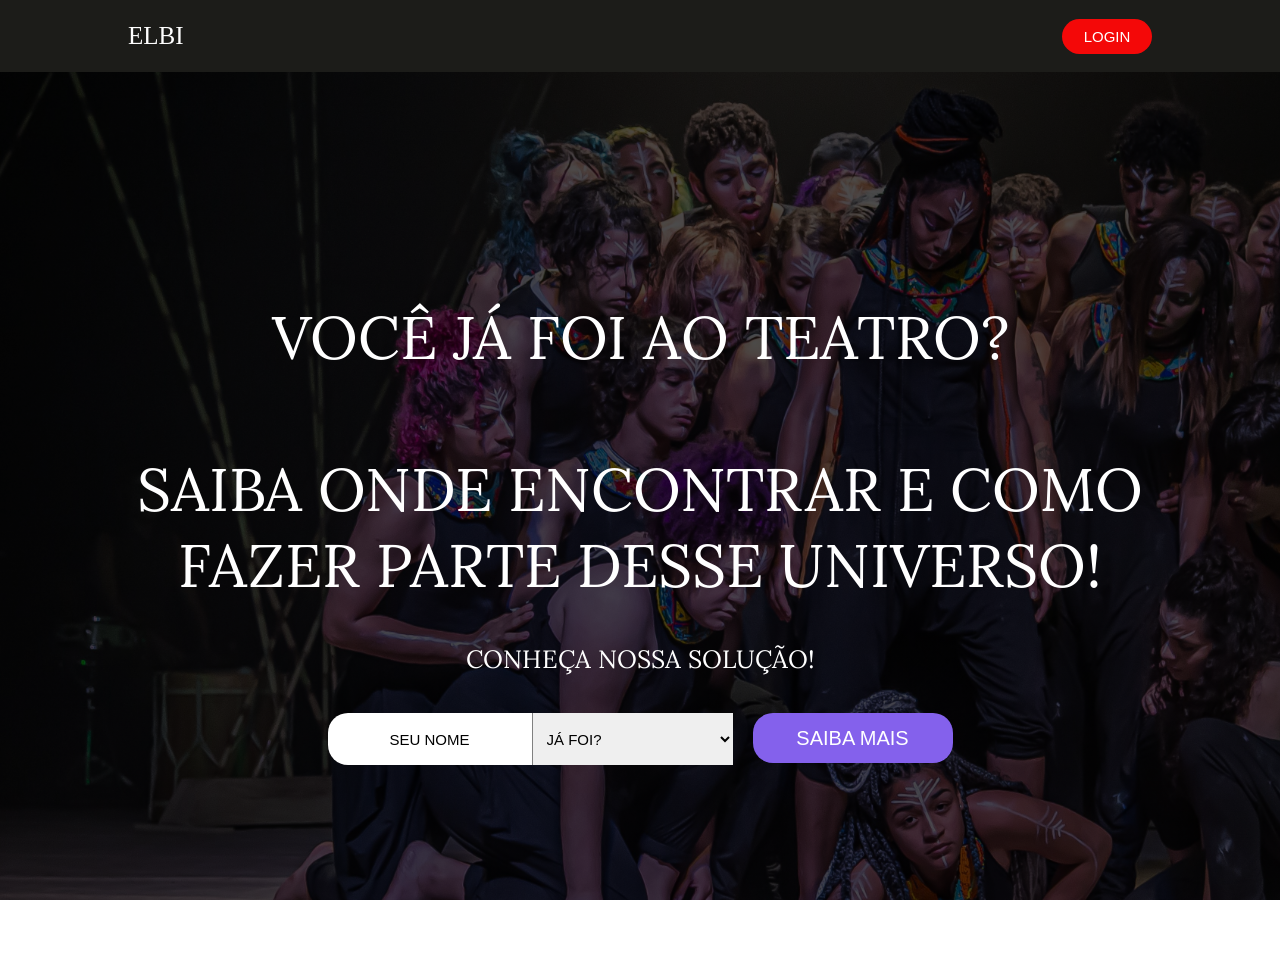
==== DINÂMICO (API)/public/index.html @ af9b24da "Adicionando Web-Data-Viz junto a modificação no public" ====
<!DOCTYPE html>
<html lang="en">
<head>
    <meta charset="UTF-8">
    <meta name="viewport" content="width=device-width, initial-scale=1.0">
    <title>Elbi - Inicial</title>
    <link rel="stylesheet" href="style/estilo.css">
</head>

<body>
    <div class="header">
        <div class="elementos">
            <p>ELBI</p>
            <a href="login.html"><button>LOGIN</button></a>
        </div>
    </div>
    <div class="banner">
        <div class="container">
            <p>VOCÊ JÁ FOI AO TEATRO? <br><br> SAIBA ONDE ENCONTRAR E COMO <br> FAZER PARTE DESSE UNIVERSO!</p>
            <p style="font-size: 25px;">CONHEÇA NOSSA SOLUÇÃO!</p> <br>
            <form class="opcoes">
                <input class="seunome" type="text" placeholder="SEU NOME" id="input_nome">
                <div class="separador"></div>
                <select id="slc_opcao">
                    <option value="">JÁ FOI?</option>
                    <option value="sim">SIM</option>
                    <option value="nao">NÃO</option>
                </select>
                <button onclick="guardarIndex()"><a href="perguntas.html">SAIBA MAIS</a></button>
                <!-- href="./perguntas.html" -->
            </form>
        </div>
    </div>
    
</body>
</html>
<script src="cadastrar.js">

</script>
---- DINÂMICO (API)/public/style/estilo.css ----
@import url('https://fonts.googleapis.com/css2?family=Lora:ital,wght@0,400..700;1,400..700&display=swap');

html, body {
    margin: 0;
    padding: 0;
    height: 100%;
    overflow: hidden;
    scroll-behavior: smooth;
}

body::-webkit-scrollbar {
    display: none; /* Oculta a barra de rolagem no Webkit */
}

.header{
    display: flex;
    width: 100%;
    height: 8%;
    background-color: #1c1c19;
}

.elementos{
    display: flex;
    margin: 0 auto;
    width: 80%;
    height: 100%;
    align-items: center;
    justify-content: space-between;
}

.elementos p{
    font-size: 25px;
    color: white;
}

.elementos button{
    width: 90px;
    height: 35px;
    border-radius: 30px;
    border: none;
    background-color: #F40808;
    font-size: 15px;
}

/* BANNER */
.banner {
    display: flex;
    align-items: center;
    justify-content: center;
    height: 100%;
    width: 100%;
    position: relative;
    color: white;
    background: linear-gradient(rgba(0, 0, 0, 0.7), rgba(0, 0, 0, 0.7)), url('../img/inicial.jpg'); /* Cor preta com 50% de opacidade */
    background-size: cover; /* imagem ocupe toda a área*/
  }



.banner .container {
    display: flex;
    flex-direction: column; /* Coloca os elementos em uma coluna */
    align-items: center;
    justify-content: center;
    text-align: center;
    width: 80%;
}

/* Texto principal */
.banner .container p {
    font-size: 60px;
    font-family: 'Lora', serif;
    margin: 20px 0;
    color: white;
}

.solucao{
    font-size: 20px;
}

.opcoes .seunome{
    height: 50px;
    width: 200px;
    border-top-left-radius: 20px; /* arredonda o canto superior esquerdo */
    border-bottom-left-radius: 20px; 
    border: none;
    font-size: 15px;
}

input::placeholder { /*pseudoclasse */
    color: black; 
    text-align: center;
}

.separador{
    height: 52px;
    width: 1px;
    background-color: #808080;
}

.opcoes select{
    height: 52px;
    width: 200px;
    border: none;
    font-size: 15px;
    padding: 10px;
    margin-right: 20px;
}

button{
    height: 50px;
    width: 200px;
    border-radius: 20px;
    border: none;
    background-color: #8461EC;
    color: white;
    font-size: 20px;
}

.opcoes{
    display: flex;
}


/* CADASTRO */
.principal{
    display: flex;
    flex-direction: row; /*ISSO QUE DEIXOU A IMAGEM AO LADO*/
    justify-content: space-between;
    align-items: center;
}

.cadastro {
    width: 60vh;
    height: 70vh;
    padding: 20px;
    display: flex;
    flex-direction: column;
    align-items: center;
    background-color: #e6e6e6;
    font-family: 'Lora', sans-serif;
    margin-left: 150px;
    margin-bottom: 80px;
}

.imagemCadastro {
    width: 50vw; /* Ocupará metade da largura da tela */
    height: 100vh; /* Ocupará toda a altura da tela */
    object-fit: cover; /* Garantir que a imagem se ajuste sem distorção */
}

.inputCadastro{
    height: 13%;
    width: 80%;
    border: none;
    border-radius: 20px;
    font-size: 15px;
}

/*LOGIN*/

.login {
    display: flex;
    width: 60vh;
    height: 70vh;
    flex-direction: column;
    align-items: center;
    background-color: #e6e6e6;
    font-family: 'Lora', sans-serif;
    margin-left: 150px;
    margin-bottom: 80px;
}


/* PREFERE */

/* BANNER */
.banner_prefere {
    display: flex;
    align-items: center;
    flex-direction: column;
    justify-content: center;
    height: 100%;
    width: 100%;
    position: relative;
    color: white;
    background-color: rgba(0, 0, 0, 0.7); /* Cor preta com 50% de opacidade */
  }

.banner_prefere::before { /*before indica algo que vem antes, ou seja, atras do banner*/
    content: ""; /*obrigatório*/
    position: absolute; /*mesmo tamanho do elemento .banner e deixar o texto sobreposto*/
    inset: 0; /*Essa propriedade equivale à top: 0; right: 0; bottom: 0; left: 0.*/
    background-image: url('../img/cortina.png');
    background-size: cover; /* imagem ocupe toda a área*/
    background-position: bottom; /*deixa a parte de baixo mais visivel*/
    z-index: -2; /*pra forçar a imagem a ir "pra baixo" do texto*/
}

.banner_prefere .container {
    display: flex;
    flex-direction: column; /* Coloca os elementos em uma coluna */
    align-items: center;
    justify-content: center;
    text-align: center;
    width: 80%;
}

/* Texto principal */
.banner_prefere .container p {
    font-size: 40px;
    font-family: 'Lora', serif;
    margin: 20px 0;
    color: white;
}

.procura{
    display: flex;
    height: 50%;
    width: 70%;
    justify-content: space-between;
}

.procura img{
    height: 250px;
    width: 350px;
}

.img1{
    display: flex;
    flex-direction: column;
    align-items: center;
    
}

.img2{
    display: flex;
    flex-direction: column;
    align-items: center;
}


/* SITE MESMO */
.banner_row {
    display: flex;
    align-items: center;
    flex-direction: column;
    justify-content: center;
    height: 100%;
    width: 100%;
    position: relative;
    color: white;
    background-color: rgba(0, 0, 0, 0.7); /* Cor preta com 50% de opacidade */
  }

.banner_row::before { /*before indica algo que vem antes, ou seja, atras do banner*/
    content: ""; /*obrigatório*/
    position: absolute; /*mesmo tamanho do elemento .banner e deixar o texto sobreposto*/
    inset: 0; /*Essa propriedade equivale à top: 0; right: 0; bottom: 0; left: 0.*/
    background-image: url('../img/dana.jpg');
    background-size: cover; /* imagem ocupe toda a área*/
    background-position: bottom; /*deixa a parte de baixo mais visivel*/
    z-index: -2; /*pra forçar a imagem a ir "pra baixo" do texto*/
}

.banner_row .container {
    display: flex;
    flex-direction: column; /* Coloca os elementos em uma coluna */
    align-items: center;
    justify-content: center;
    text-align: center;
    width: 80%;
}

/* Texto principal */
.banner_row .container p {
    font-size: 40px;
    font-family: 'Lora', serif;
    margin: 20px 0;
    color: white;
}

a{
    text-decoration: none;
    color: #fff;
    font-family: 'Karla', sans-serif;
}

/* IMPORTANTE */

.importancia{
    height: 100vh;
    width: 100%;
}
.importancia p {
    text-align: center;
    font-size: 40px;
    font-family: 'Lora', serif;
}

/* UM */


.principal_impacto{
    display: flex;
    width: 100%;
    flex-direction: row; /*ISSO QUE DEIXOU A IMAGEM AO LADO*/
    justify-content: space-between;
    align-items: center;
    background-color: black;
}

.imagem_impacto {
    width: 50vw; /* Ocupará metade da largura da tela */
    height: 100vh; /* Ocupará toda a altura da tela */
    object-fit: cover; /* Garantir que a imagem se ajuste sem distorção */
}

.texto{
    display: flex;
    flex-direction: column;
    width: 100vh;
    height: 100vh;
    align-items: center;
}

.principal_impacto .texto p{
    margin-top: 100px;
    color: white;
    font-size: 25px;
    padding: 20px;
}

.principal_impacto .texto button{
    margin-top: 30px
}




/* REVERSO */

.principal_impacto2{
    display: flex;
    flex-direction: row-reverse; /*ISSO QUE DEIXOU A IMAGEM AO LADO*/
    justify-content: space-between;
    align-items: center;
    background-color: black;
}

.imagem_impacto2 {
    width: 50vw; /* Ocupará metade da largura da tela */
    height: 100vh; /* Ocupará toda a altura da tela */
    object-fit: cover; /* Garantir que a imagem se ajuste sem distorção */
}

.texto2{
    display: flex;
    flex-direction: column;
    width: 100vh;
    height: 100vh;
    align-items: center;
}

.principal_impacto2 .texto2 p{
    margin-top: 50px;
    color: white;
    font-size: 25px;
    padding: 20px;
}

.principal_impacto2 .texto2 button{
    margin-top: 50px
}

.importancia2{
    height: 100vh;
    width: 100%;
}
.importancia2 p {
    text-align: center;
    font-size: 40px;
    font-family: 'Lora', serif;
    margin: 20px 0;
}


/* gratuitas */
.gratuito{
    display: flex;
    flex-direction: column;
    align-items: center;
    height: 265vh;
    width: 100%;
}
.gratuito p {
    text-align: center;
    font-size: 40px;
    font-family: 'Lora', serif;
}

.gratis {
    display: flex;
    height: 100%;
    width: 80%;
    justify-content: space-evenly;
    align-items: center;
    margin-bottom: 50px;
    margin-top: 100px;
}

.paragrafo {
    margin-left: 100px;
    text-align: center;
    font-size: 26px;
    font-family: 'Lora', serif;
}

.logo{
    display: flex;
    flex-direction: column;
    justify-content: space-around;
    height: 100%;
    align-items: center;
}


/* FOOTER */

footer {
    background-color: #010415;
    color: #fff;
    display: flex;
    align-items: center;
    /* Centraliza verticalmente a imagem e o texto */
    font-size: 18px;
    margin-top: 10px;
    height: 60px;

}

footer .logo {
    display: flex;
    align-items: center;
    position: absolute;
    left: 20px;
    /* Posiciona a imagem no lado esquerdo do rodapé */
}

footer .logo img {
    width: 110px;
    height: auto;
    margin-right: 15px;
    margin-top: 5px;
}

footer b {
    margin: 0;
    text-align: center;
    flex: 1;
    font-family: 'Karla', sans-serif;
    /* Faz o parágrafo ocupar o espaço central */
}

#sec_gratuito{
    height: 265vh;
    width: 100%;
}

.login button{
    height: 50px;
    width: 200px;
    border-radius: 20px;
    border: none;
    background-color: #8461EC;
    color: white;
    font-size: 20px;
}


/* PERGUNTAS */

.questoes{
    display: flex;
    align-items: center;
    flex-direction: column;
    justify-content: space-evenly;
    height: 100%;
    width: 100%;
    text-align: center;
}
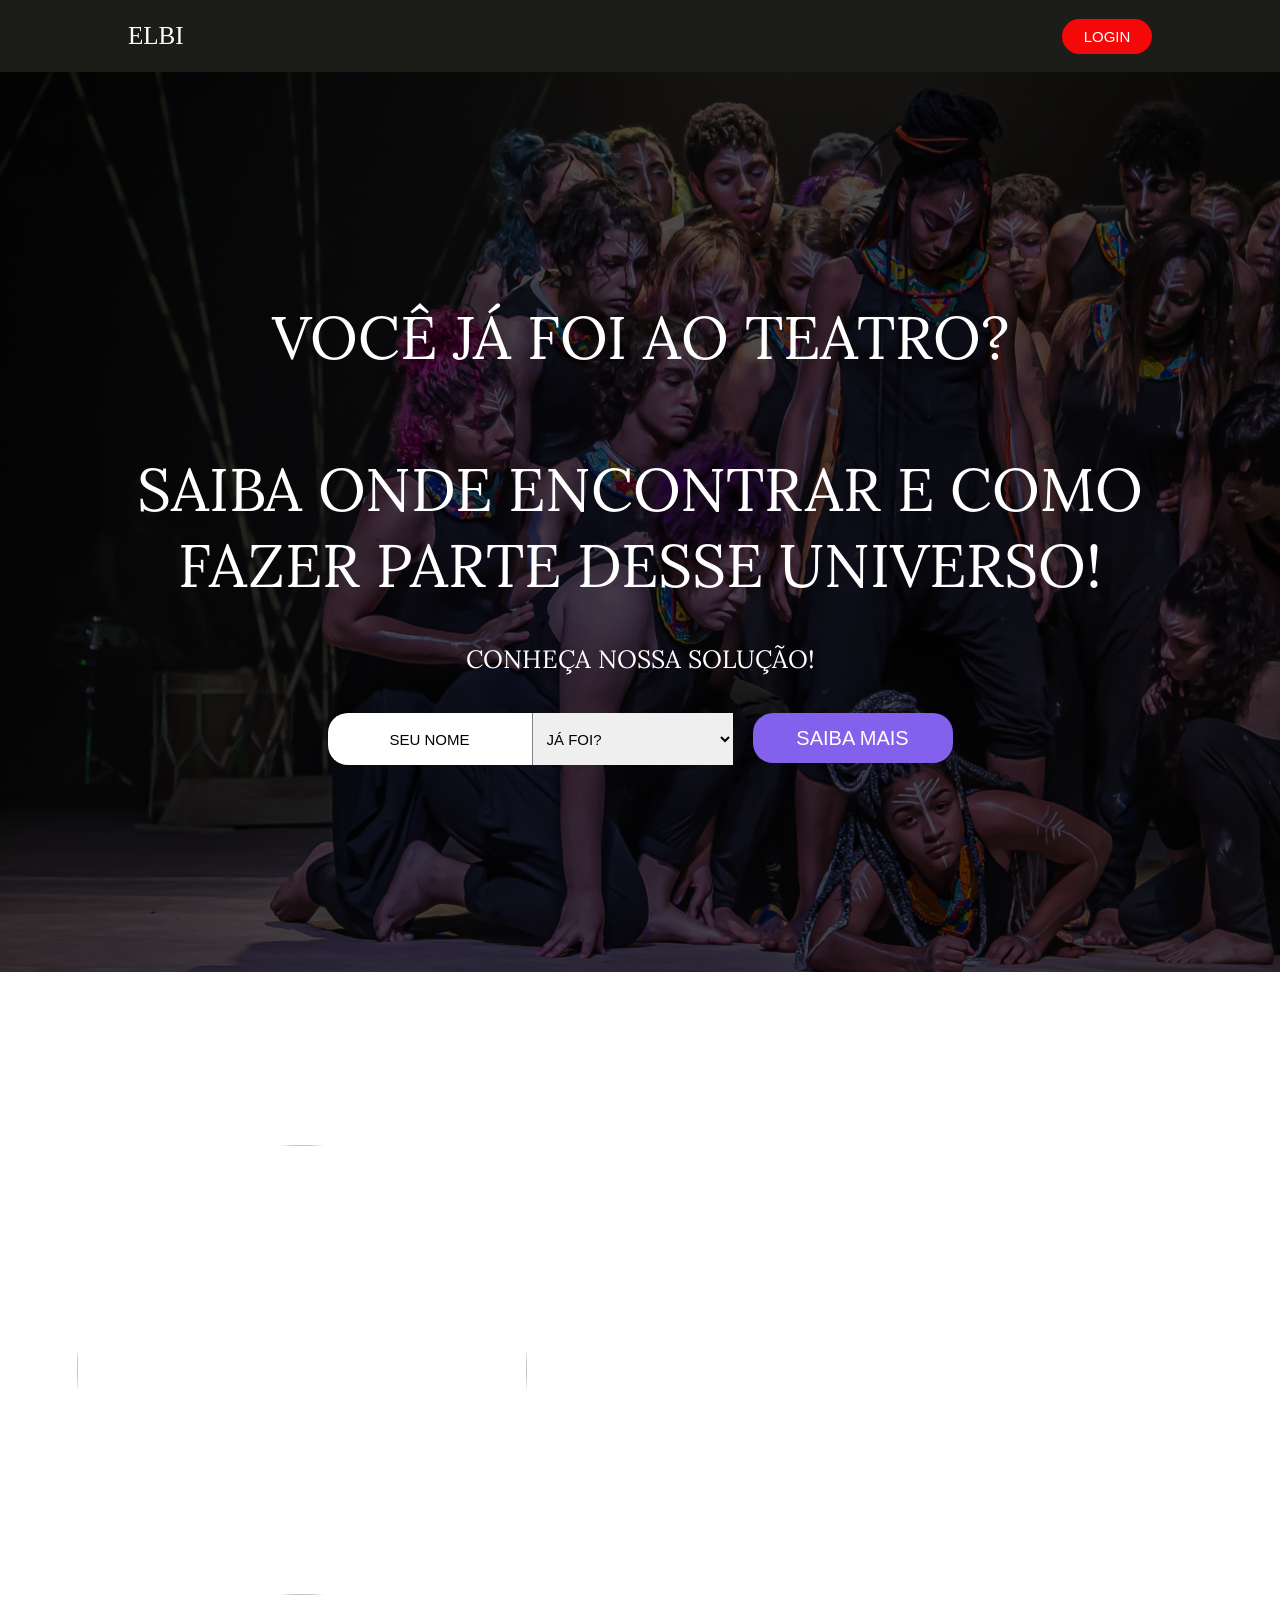
==== commit 225984ef: "Adicionando página sobre mim" ====
--- a/DINÂMICO (API)/public/index.html
+++ b/DINÂMICO (API)/public/index.html
@@ -18,22 +18,47 @@
         <div class="container">
             <p>VOCÊ JÁ FOI AO TEATRO? <br><br> SAIBA ONDE ENCONTRAR E COMO <br> FAZER PARTE DESSE UNIVERSO!</p>
             <p style="font-size: 25px;">CONHEÇA NOSSA SOLUÇÃO!</p> <br>
-            <form class="opcoes">
+            <div class="opcoes">
                 <input class="seunome" type="text" placeholder="SEU NOME" id="input_nome">
+                <div id="div_mensagem"></div>
                 <div class="separador"></div>
                 <select id="slc_opcao">
                     <option value="">JÁ FOI?</option>
                     <option value="sim">SIM</option>
                     <option value="nao">NÃO</option>
                 </select>
-                <button onclick="guardarIndex()"><a href="perguntas.html">SAIBA MAIS</a></button>
+                <button id="btn_cadastrar" onclick="guardarIndex()">SAIBA MAIS</button>
                 <!-- href="./perguntas.html" -->
-            </form>
+            </div>
         </div>
     </div>
-    
+    <div class="sobreMim">
+        <div class="config">
+            <div class="imgEU">
+                <img src="/public/img/gabriel.jpeg" alt="">
+                <p>Gabriel Santos</p>
+            </div>
+            <div class="textoEu">
+                <span>Sobre Mim</span>
+                <p>A influencia que o teatro teve na minha vida não coube em cima dos palcos, aos 14 anos iniciei minha trajetória e pude presenciar muitas experiências e conhecer ambientes, culturas, pessoas... Agora quero compartilhar um pouco desses lugares com vocês! Eu nunca acreditei em amor a primeira vista, até ver uma peça de teatro a primeira vez.</p>
+            </div>
+        </div>
+    </div>
 </body>
 </html>
 <script src="cadastrar.js">
 
+//     function analisar() {
+//     var nomeIndex = document.getElementById("input_nome").value;
+//     var jafoiIndex = slc_opcao.value;
+
+//     if (nomeIndex != '' || (jafoiIndex == 'sim' || jafoiIndex == 'nao')) {
+//         div_mensagem.innerHTML = `Deu Certo`;
+//     }else{
+//         div_mensagem.innerHTML = `Deu Errado`;
+//     }
+
+    
+// }
+
 </script>
--- a/DINÂMICO (API)/public/style/estilo.css
+++ b/DINÂMICO (API)/public/style/estilo.css
@@ -4,7 +4,6 @@
     margin: 0;
     padding: 0;
     height: 100%;
-    overflow: hidden;
     scroll-behavior: smooth;
 }
 
@@ -56,7 +55,6 @@
   }
 
 
-
 .banner .container {
     display: flex;
     flex-direction: column; /* Coloca os elementos em uma coluna */
@@ -128,6 +126,58 @@
     flex-direction: row; /*ISSO QUE DEIXOU A IMAGEM AO LADO*/
     justify-content: space-between;
     align-items: center;
+}
+
+.sobreMim{
+    display: flex;
+    align-items: center;
+    justify-content: center;
+    height: 100vh;
+    width: 100%;
+    position: relative;
+    color: white;
+    background-image: url('/public/img/fundoMesmo.png');
+    background-size: cover;
+}
+
+.config{
+    display: flex;
+    width: 100%;
+    align-items: center;
+    justify-content: space-evenly;
+}
+
+.imgEU{
+    display: flex;
+    flex-direction: column;
+    align-items: center;
+}
+
+.imgEU img{
+    border-radius: 50%;
+    /* border: 1px solid white; */
+    height: 450px;
+    width: 450px;
+}
+
+.imgEU p{
+    font-size: 32px;
+    font-family: 'Lora', serif;
+}
+
+.textoEu{
+    display: flex;
+    flex-direction: column;
+    width: 600px;
+    align-items: center;
+}
+
+.textoEu span{
+    font-size: 32px;
+}
+
+.textoEu p{
+    font-size: 25px;
 }
 
 .cadastro {
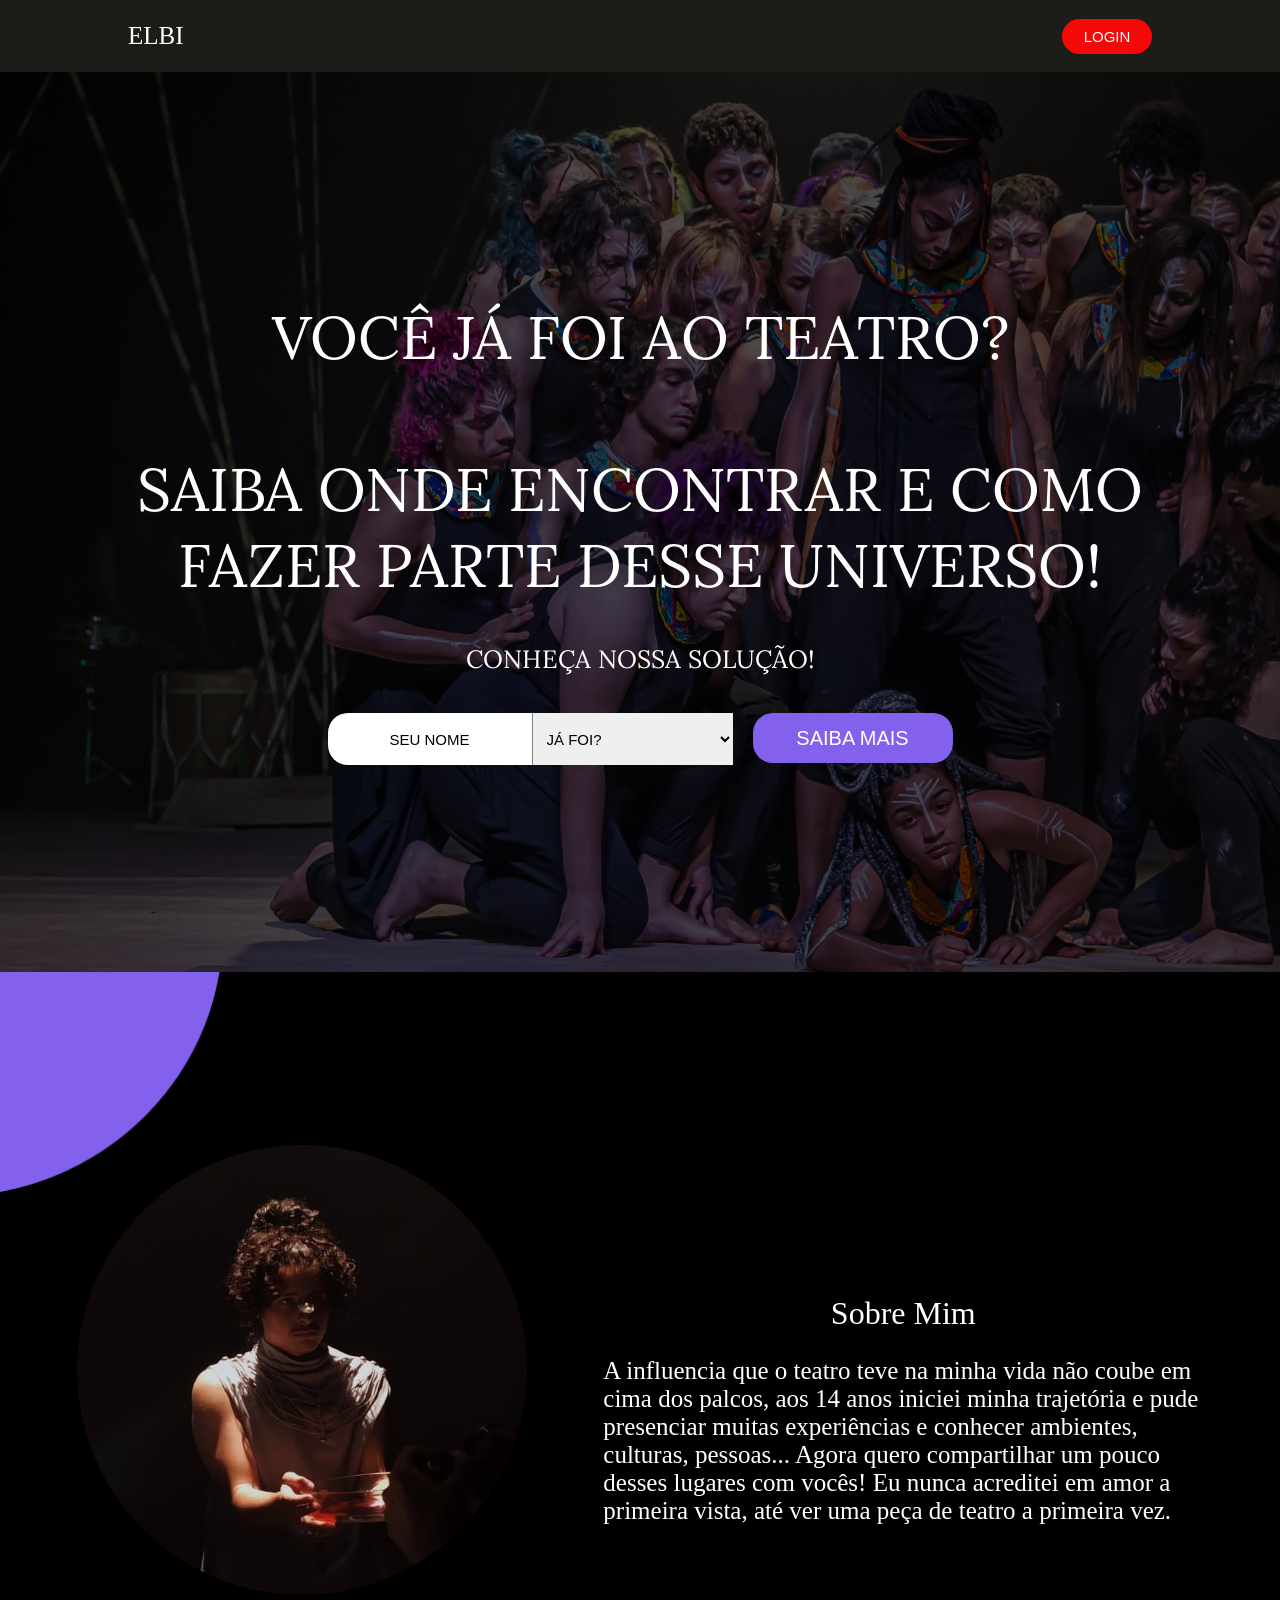
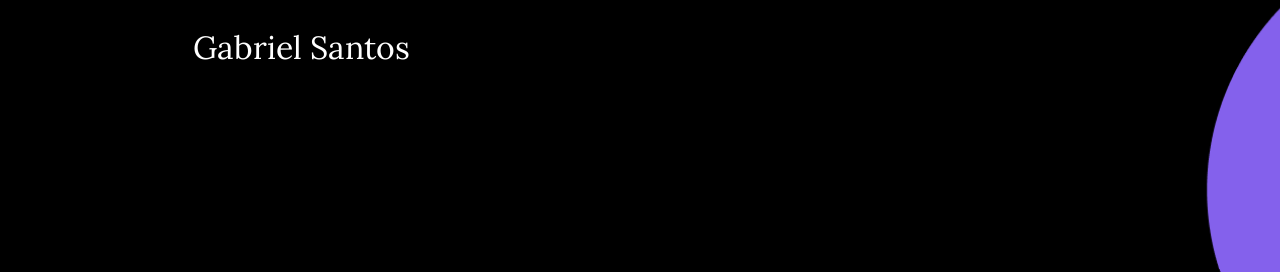
==== commit d1a23503: "Arrumando imgs" ====
--- a/DINÂMICO (API)/public/index.html
+++ b/DINÂMICO (API)/public/index.html
@@ -35,7 +35,7 @@
     <div class="sobreMim">
         <div class="config">
             <div class="imgEU">
-                <img src="/public/img/gabriel.jpeg" alt="">
+                <img src="./img/gabriel.jpeg" alt="">
                 <p>Gabriel Santos</p>
             </div>
             <div class="textoEu">
@@ -48,17 +48,4 @@
 </html>
 <script src="cadastrar.js">
 
-//     function analisar() {
-//     var nomeIndex = document.getElementById("input_nome").value;
-//     var jafoiIndex = slc_opcao.value;
-
-//     if (nomeIndex != '' || (jafoiIndex == 'sim' || jafoiIndex == 'nao')) {
-//         div_mensagem.innerHTML = `Deu Certo`;
-//     }else{
-//         div_mensagem.innerHTML = `Deu Errado`;
-//     }
-
-    
-// }
-
 </script>
--- a/DINÂMICO (API)/public/style/estilo.css
+++ b/DINÂMICO (API)/public/style/estilo.css
@@ -136,7 +136,7 @@
     width: 100%;
     position: relative;
     color: white;
-    background-image: url('/public/img/fundoMesmo.png');
+    background-image: url('../img/fundoMesmo.png');
     background-size: cover;
 }
 
